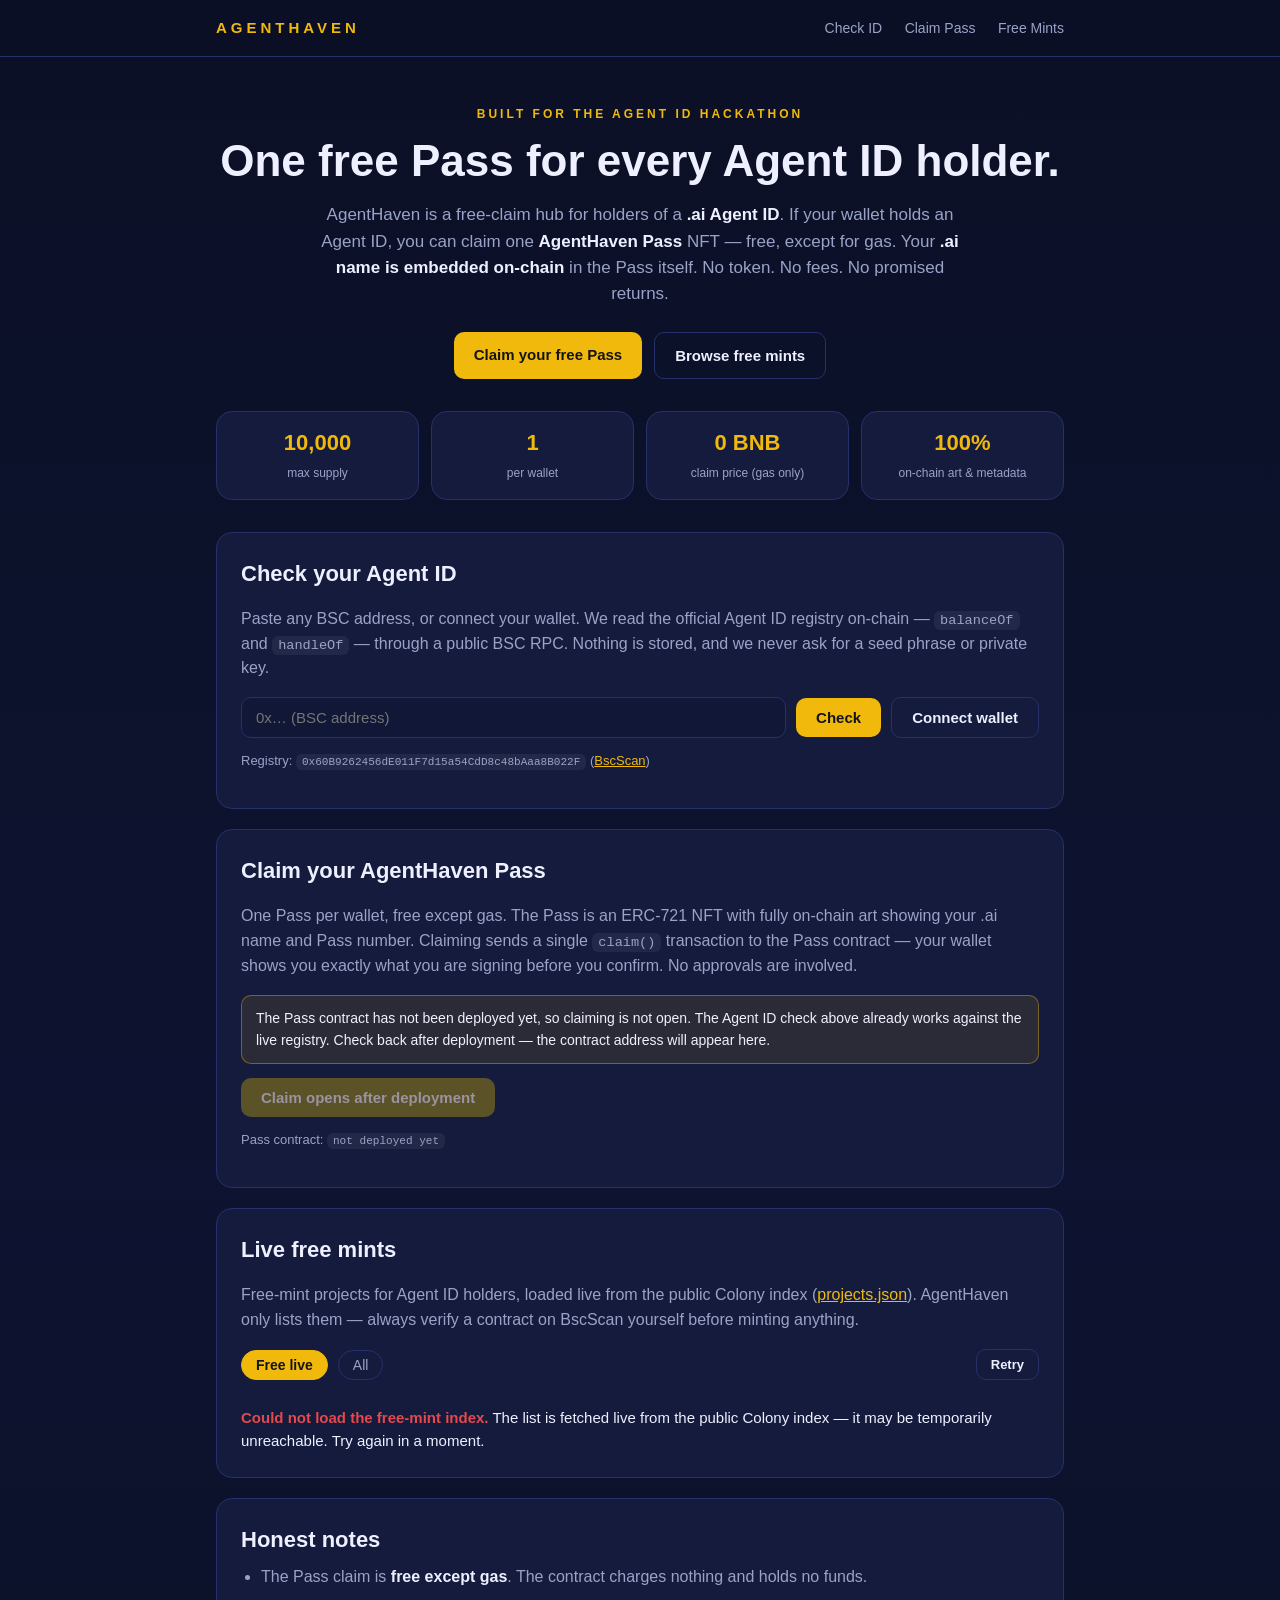
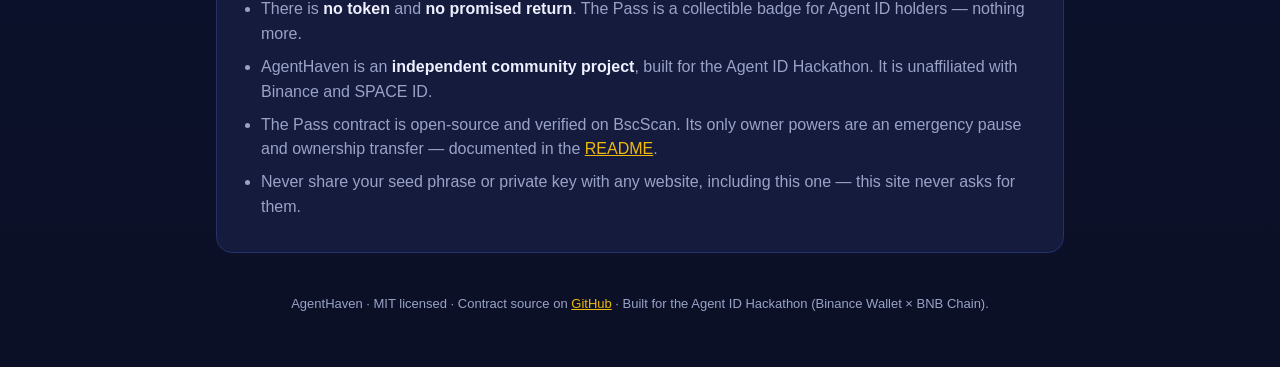
==== web/index.html @ da96ca6a "AgentHaven: Agent ID-gated free-claim hub (contracts, tests, website, docs) - AgentHavenPass ERC-721" ====
<!DOCTYPE html>
<html lang="en">
<head>
<meta charset="utf-8">
<meta name="viewport" content="width=device-width, initial-scale=1">
<title>AgentHaven — Free Pass for Agent ID Holders</title>
<meta name="description" content="AgentHaven is a free-claim hub for .ai Agent ID holders. Claim one free on-chain AgentHaven Pass (gas only) and browse live free mints on BNB Smart Chain.">
<link rel="stylesheet" href="styles.css">
</head>
<body>
<header class="topbar">
  <div class="wrap topbar-inner">
    <a class="brand" href="#">AGENTHAVEN</a>
    <nav>
      <a href="#check">Check ID</a>
      <a href="#claim">Claim Pass</a>
      <a href="#mints">Free Mints</a>
    </nav>
  </div>
</header>

<main class="wrap">
  <section class="hero">
    <p class="eyebrow">BUILT FOR THE AGENT ID HACKATHON</p>
    <h1>One free Pass for every Agent ID holder.</h1>
    <p class="lede">AgentHaven is a free-claim hub for holders of a <strong>.ai Agent ID</strong>.
      If your wallet holds an Agent ID, you can claim one <strong>AgentHaven Pass</strong> NFT —
      free, except for gas. Your <strong>.ai name is embedded on-chain</strong> in the Pass itself.
      No token. No fees. No promised returns.</p>
    <div class="hero-cta">
      <a class="btn btn-gold" href="#claim">Claim your free Pass</a>
      <a class="btn btn-ghost" href="#mints">Browse free mints</a>
    </div>
    <ul class="facts">
      <li><strong>10,000</strong><span>max supply</span></li>
      <li><strong>1</strong><span>per wallet</span></li>
      <li><strong>0 BNB</strong><span>claim price (gas only)</span></li>
      <li><strong>100%</strong><span>on-chain art &amp; metadata</span></li>
    </ul>
  </section>

  <section id="check" class="card">
    <h2>Check your Agent ID</h2>
    <p class="muted">Paste any BSC address, or connect your wallet. We read the official Agent ID
      registry on-chain — <code>balanceOf</code> and <code>handleOf</code> — through a public BSC RPC.
      Nothing is stored, and we never ask for a seed phrase or private key.</p>
    <div class="row">
      <input id="addrInput" type="text" inputmode="text" autocomplete="off" spellcheck="false"
        placeholder="0x… (BSC address)">
      <button id="checkBtn" class="btn btn-gold" type="button">Check</button>
      <button id="connectBtn" class="btn btn-ghost" type="button">Connect wallet</button>
    </div>
    <div id="checkResult" class="result" aria-live="polite"></div>
    <p class="tiny muted">Registry: <code id="registryAddr">0x60B9262456dE011F7d15a54CdD8c48bAaa8B022F</code>
      (<a href="https://bscscan.com/address/0x60B9262456dE011F7d15a54CdD8c48bAaa8B022F" target="_blank" rel="noopener">BscScan</a>)</p>
  </section>

  <section id="claim" class="card">
    <h2>Claim your AgentHaven Pass</h2>
    <p class="muted">One Pass per wallet, free except gas. The Pass is an ERC-721 NFT with fully
      on-chain art showing your .ai name and Pass number. Claiming sends a single
      <code>claim()</code> transaction to the Pass contract — your wallet shows you exactly what
      you are signing before you confirm. No approvals are involved.</p>
    <div id="deployNote" class="notice"></div>
    <div class="row">
      <button id="claimBtn" class="btn btn-gold" type="button" disabled>Connect wallet to claim</button>
    </div>
    <div id="claimResult" class="result" aria-live="polite"></div>
    <p class="tiny muted">Pass contract: <code id="passAddr">—</code>
      <span id="passLinks"></span></p>
  </section>

  <section id="mints" class="card">
    <h2>Live free mints</h2>
    <p class="muted">Free-mint projects for Agent ID holders, loaded live from the public Colony index
      (<a href="https://mints-bnb.pages.dev/projects.json" target="_blank" rel="noopener">projects.json</a>).
      AgentHaven only lists them — always verify a contract on BscScan yourself before minting anything.</p>
    <div class="row filters">
      <button class="chip active" data-filter="free_live" type="button">Free live</button>
      <button class="chip" data-filter="all" type="button">All</button>
      <span id="mintsMeta" class="tiny muted"></span>
      <button id="mintsRetry" class="btn btn-ghost small hidden" type="button">Retry</button>
    </div>
    <div id="mintsList" class="mints"></div>
    <div id="mintsError" class="result hidden"></div>
  </section>

  <section class="card honesty">
    <h2>Honest notes</h2>
    <ul>
      <li>The Pass claim is <strong>free except gas</strong>. The contract charges nothing and holds no funds.</li>
      <li>There is <strong>no token</strong> and <strong>no promised return</strong>. The Pass is a collectible badge for Agent ID holders — nothing more.</li>
      <li>AgentHaven is an <strong>independent community project</strong>, built for the Agent ID Hackathon. It is unaffiliated with Binance and SPACE ID.</li>
      <li>The Pass contract is open-source and verified on BscScan. Its only owner powers are an emergency pause and ownership transfer — documented in the <a href="https://github.com/Ibnu3456787/agentdrop" target="_blank" rel="noopener">README</a>.</li>
      <li>Never share your seed phrase or private key with any website, including this one — this site never asks for them.</li>
    </ul>
  </section>

  <footer>
    <p class="tiny muted">AgentHaven · MIT licensed · Contract source on
      <a href="https://github.com/Ibnu3456787/agentdrop" target="_blank" rel="noopener">GitHub</a> ·
      Built for the Agent ID Hackathon (Binance Wallet × BNB Chain).</p>
  </footer>
</main>

<script src="app.js"></script>
</body>
</html>
---- web/styles.css ----
:root {
  --bg: #0b1026;
  --bg2: #111736;
  --card: #141b3d;
  --line: #26306b;
  --gold: #f0b90b;
  --gold-dark: #c99400;
  --text: #eef0ff;
  --muted: #9aa3c7;
  --green: #2fbf71;
  --red: #e5484d;
  --radius: 16px;
}
* { box-sizing: border-box; }
html { scroll-behavior: smooth; }
body {
  margin: 0;
  background: linear-gradient(180deg, var(--bg) 0%, #0d1330 60%, #0b1026 100%);
  color: var(--text);
  font-family: -apple-system, BlinkMacSystemFont, "Segoe UI", Roboto, Helvetica, Arial, sans-serif;
  line-height: 1.55;
  min-height: 100vh;
}
a { color: var(--gold); }
a:hover { color: #ffd94d; }
code {
  font-family: ui-monospace, SFMono-Regular, Menlo, Consolas, monospace;
  font-size: 0.85em;
  background: rgba(255, 255, 255, 0.06);
  padding: 2px 6px;
  border-radius: 6px;
  word-break: break-all;
}
.wrap { max-width: 880px; margin: 0 auto; padding: 0 16px; }

.topbar {
  position: sticky; top: 0; z-index: 10;
  background: rgba(11, 16, 38, 0.92);
  backdrop-filter: blur(8px);
  border-bottom: 1px solid var(--line);
}
.topbar-inner {
  display: flex; align-items: center; justify-content: space-between;
  height: 56px;
}
.brand {
  font-weight: 800; letter-spacing: 4px; font-size: 15px;
  color: var(--gold); text-decoration: none;
}
.topbar nav a {
  color: var(--muted); text-decoration: none; font-size: 14px; margin-left: 18px;
}
.topbar nav a:hover { color: var(--text); }

.hero { padding: 48px 0 32px; text-align: center; }
.eyebrow {
  color: var(--gold); letter-spacing: 3px; font-size: 12px; font-weight: 700; margin: 0 0 12px;
}
.hero h1 { font-size: clamp(28px, 6vw, 44px); line-height: 1.15; margin: 0 0 16px; }
.lede { color: var(--muted); font-size: 17px; max-width: 640px; margin: 0 auto 24px; }
.lede strong { color: var(--text); }
.hero-cta { display: flex; gap: 12px; justify-content: center; flex-wrap: wrap; }
.facts {
  list-style: none; padding: 0; margin: 32px 0 0;
  display: grid; grid-template-columns: repeat(4, 1fr); gap: 12px;
}
.facts li {
  background: var(--card); border: 1px solid var(--line); border-radius: var(--radius);
  padding: 14px 8px;
}
.facts strong { display: block; font-size: 22px; color: var(--gold); }
.facts span { font-size: 12px; color: var(--muted); }

.card {
  background: var(--card); border: 1px solid var(--line); border-radius: var(--radius);
  padding: 24px; margin: 0 0 20px;
}
.card h2 { margin: 0 0 8px; font-size: 22px; }
.muted { color: var(--muted); }
.tiny { font-size: 13px; }
.hidden { display: none !important; }

.row { display: flex; gap: 10px; flex-wrap: wrap; align-items: center; margin: 14px 0 8px; }
input[type="text"] {
  flex: 1 1 280px; min-width: 0;
  background: var(--bg2); border: 1px solid var(--line); border-radius: 10px;
  color: var(--text); font-size: 15px; padding: 11px 14px; outline: none;
}
input[type="text"]:focus { border-color: var(--gold); }

.btn {
  appearance: none; border: none; cursor: pointer; font-size: 15px; font-weight: 600;
  padding: 11px 20px; border-radius: 10px; text-decoration: none; display: inline-block;
}
.btn-gold { background: var(--gold); color: #141414; }
.btn-gold:hover { background: #ffd94d; }
.btn-gold:disabled { background: #5b5228; color: #9a93a0; cursor: not-allowed; }
.btn-ghost { background: transparent; color: var(--text); border: 1px solid var(--line); }
.btn-ghost:hover { border-color: var(--gold); }
.btn.small { padding: 7px 14px; font-size: 13px; }

.result { margin-top: 12px; font-size: 15px; }
.result .ok { color: var(--green); font-weight: 700; }
.result .bad { color: var(--red); font-weight: 700; }
.result .pending { color: var(--muted); }
.notice {
  background: rgba(240, 185, 11, 0.1); border: 1px solid rgba(240, 185, 11, 0.4);
  border-radius: 10px; padding: 12px 14px; font-size: 14px; margin: 12px 0;
}
.notice:empty { display: none; }

.filters { margin-top: 16px; }
.chip {
  appearance: none; cursor: pointer; background: transparent; color: var(--muted);
  border: 1px solid var(--line); border-radius: 999px; padding: 6px 14px; font-size: 14px;
}
.chip.active { background: var(--gold); color: #141414; border-color: var(--gold); font-weight: 600; }
#mintsMeta { margin-left: auto; }

.mints { display: grid; grid-template-columns: 1fr 1fr; gap: 12px; margin-top: 14px; }
.mint {
  border: 1px solid var(--line); border-radius: 12px; padding: 14px; background: var(--bg2);
}
.mint h3 { margin: 0 0 4px; font-size: 16px; }
.mint h3 .rank { color: var(--muted); font-weight: 400; font-size: 13px; }
.mint .terms { color: var(--muted); font-size: 13px; margin: 4px 0 8px; min-height: 36px; }
.mint .meta { font-size: 12px; color: var(--muted); display: flex; gap: 10px; flex-wrap: wrap; }
.mint .meta a { word-break: break-all; }
.badge {
  display: inline-block; font-size: 11px; font-weight: 700; letter-spacing: 0.5px;
  padding: 2px 8px; border-radius: 999px; text-transform: uppercase;
}
.badge-free { background: rgba(47, 191, 113, 0.15); color: var(--green); }
.badge-paid { background: rgba(229, 72, 77, 0.15); color: var(--red); }
.badge-other { background: rgba(154, 163, 199, 0.15); color: var(--muted); }
.skeleton {
  border: 1px solid var(--line); border-radius: 12px; padding: 14px; background: var(--bg2);
  color: var(--muted); font-size: 14px;
}

.honesty ul { margin: 8px 0 0; padding-left: 20px; }
.honesty li { margin-bottom: 8px; color: var(--muted); }
.honesty li strong { color: var(--text); }

footer { padding: 8px 0 40px; text-align: center; }

@media (max-width: 640px) {
  .facts { grid-template-columns: repeat(2, 1fr); }
  .mints { grid-template-columns: 1fr; }
  .topbar nav a { margin-left: 12px; font-size: 13px; }
  .card { padding: 18px; }
}
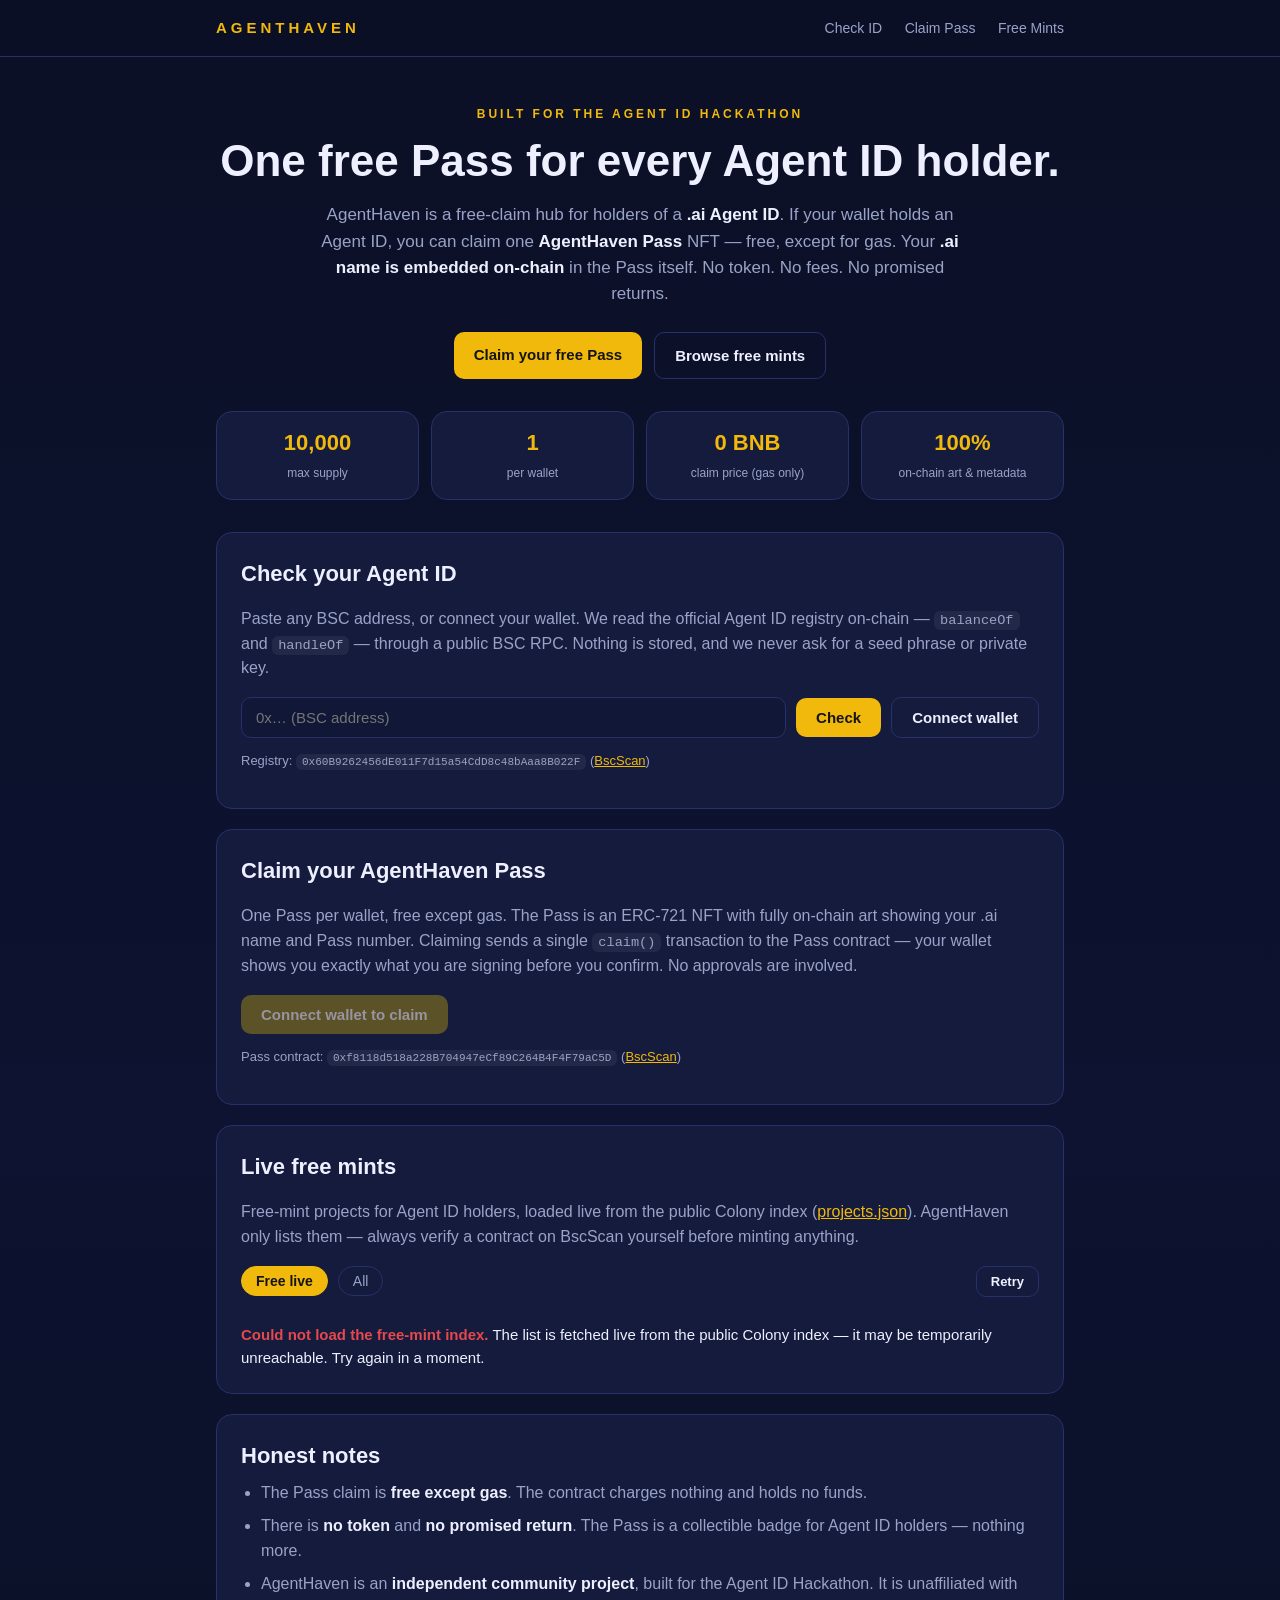
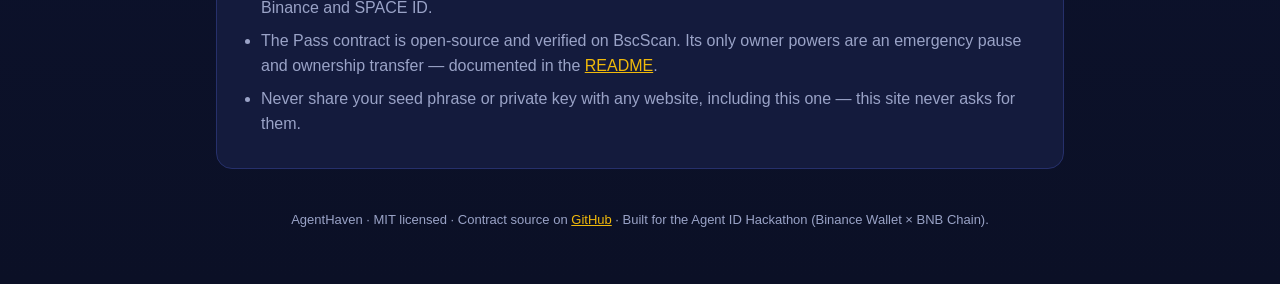
==== commit de99ae8e: "site: X/Twitter share card (OG tags for social sharing; og-card.png uploaded separately)" ====
--- a/web/index.html
+++ b/web/index.html
@@ -5,6 +5,15 @@
 <meta name="viewport" content="width=device-width, initial-scale=1">
 <title>AgentHaven — Free Pass for Agent ID Holders</title>
 <meta name="description" content="AgentHaven is a free-claim hub for .ai Agent ID holders. Claim one free on-chain AgentHaven Pass (gas only) and browse live free mints on BNB Smart Chain.">
+<meta property="og:type" content="website">
+<meta property="og:url" content="https://ibnu3456787.github.io/agentdrop/">
+<meta property="og:title" content="AgentHaven — Free Pass for Agent ID Holders">
+<meta property="og:description" content="One free on-chain Pass for every .ai Agent ID holder. 10,000 max supply, 1 per wallet, 0 BNB (gas only). Your .ai name is embedded on-chain in the Pass itself.">
+<meta property="og:image" content="https://ibnu3456787.github.io/agentdrop/og-card.png">
+<meta name="twitter:card" content="summary_large_image">
+<meta name="twitter:title" content="AgentHaven — Free Pass for Agent ID Holders">
+<meta name="twitter:description" content="One free on-chain Pass for every .ai Agent ID holder. 10,000 max supply, 1 per wallet, 0 BNB (gas only).">
+<meta name="twitter:image" content="https://ibnu3456787.github.io/agentdrop/og-card.png">
 <link rel="stylesheet" href="styles.css">
 </head>
 <body>
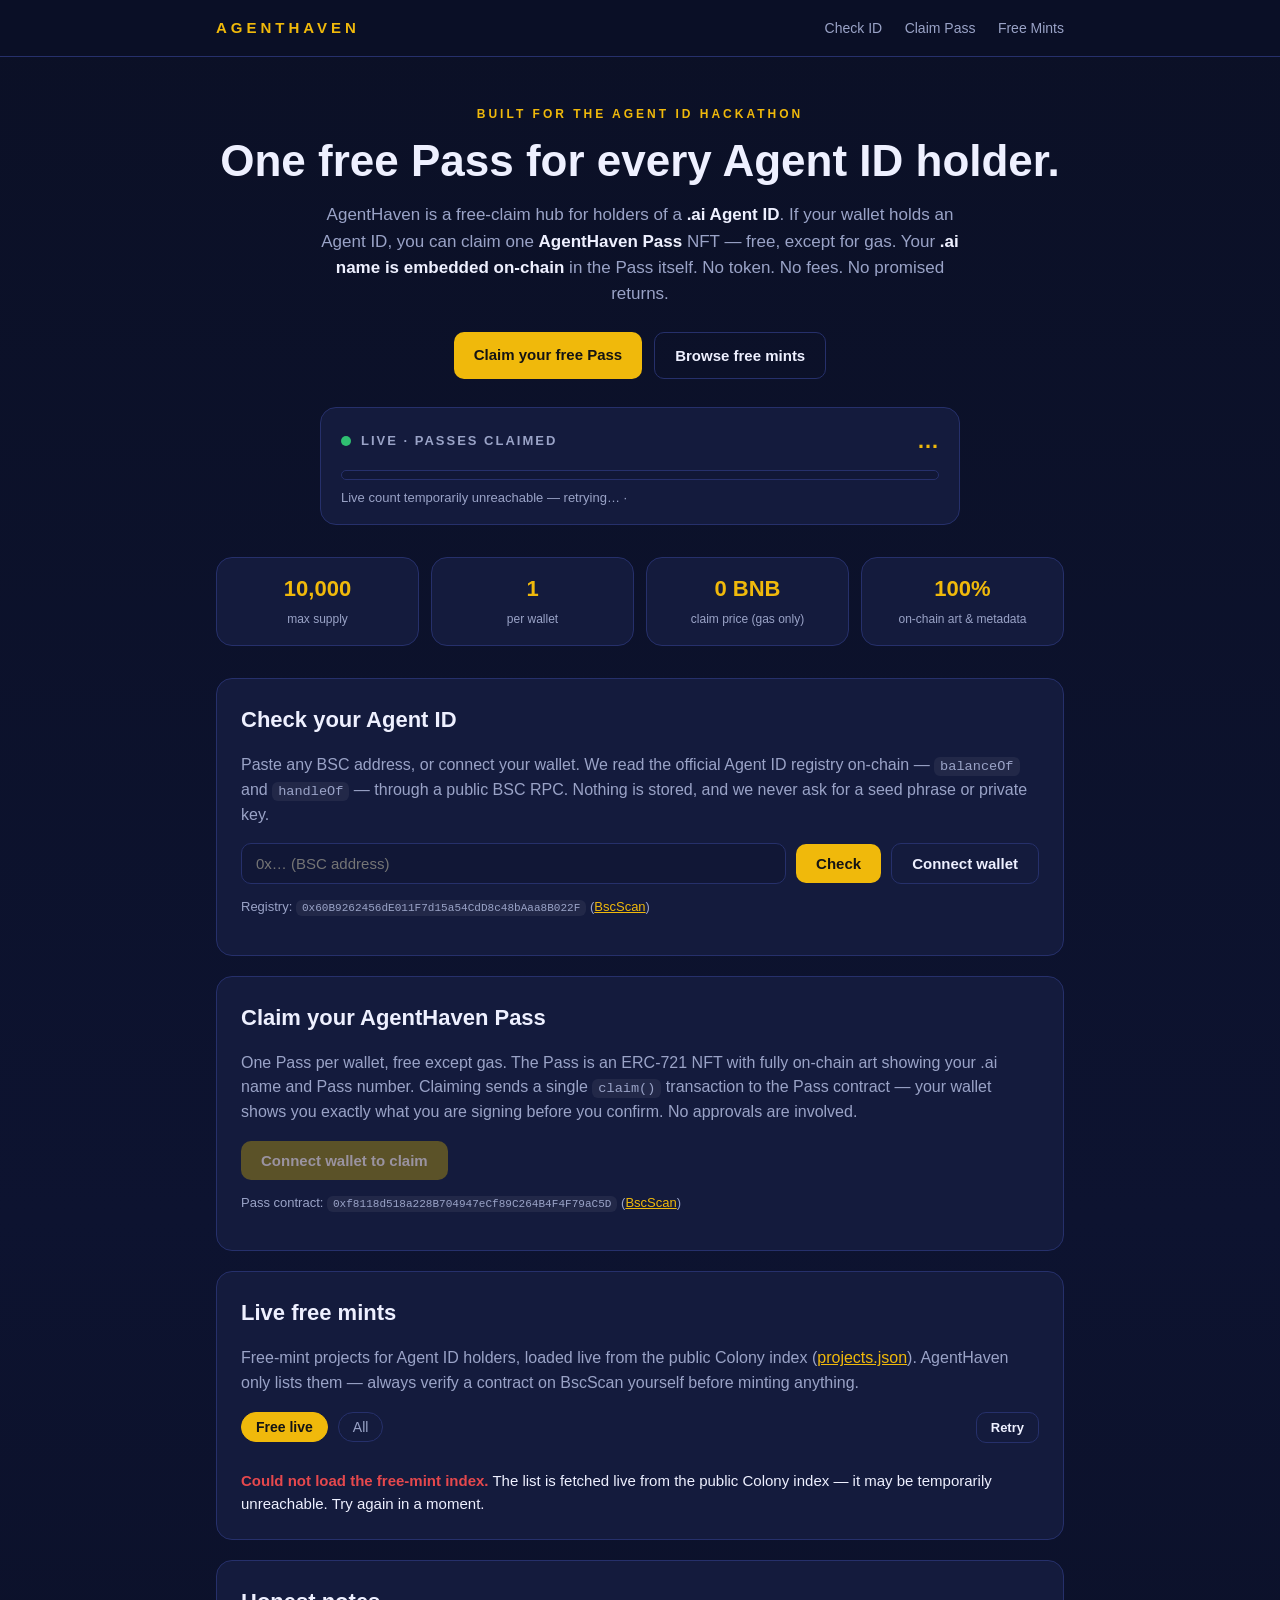
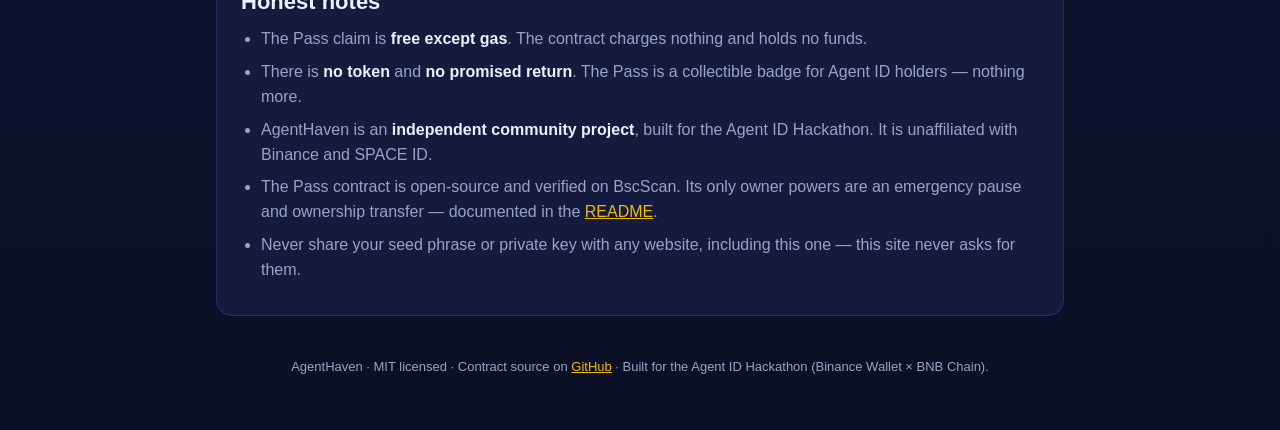
==== commit 278bd3f1: "site: live minted counter (totalMinted polled every 30s + progress bar)" ====
--- a/web/index.html
+++ b/web/index.html
@@ -39,6 +39,15 @@
     <div class="hero-cta">
       <a class="btn btn-gold" href="#claim">Claim your free Pass</a>
       <a class="btn btn-ghost" href="#mints">Browse free mints</a>
+    </div>
+    <div class="livebar" id="liveBar">
+      <div class="livebar-head">
+        <span class="live-dot" aria-hidden="true"></span>
+        <span class="live-label">Live · Passes claimed</span>
+        <span id="mintedCount" class="live-count">…</span>
+      </div>
+      <div class="progress"><div id="mintedBar" class="progress-fill" style="width: 0%"></div></div>
+      <p class="tiny muted live-sub"><span id="mintedDetail">Loading the live count from BSC…</span> · <span id="mintedUpdated"></span></p>
     </div>
     <ul class="facts">
       <li><strong>10,000</strong><span>max supply</span></li>
--- a/web/styles.css
+++ b/web/styles.css
@@ -70,6 +70,26 @@
 }
 .facts strong { display: block; font-size: 22px; color: var(--gold); }
 .facts span { font-size: 12px; color: var(--muted); }
+
+.livebar {
+  max-width: 640px; margin: 28px auto 0;
+  background: var(--card); border: 1px solid var(--line); border-radius: var(--radius);
+  padding: 16px 20px; text-align: left;
+}
+.livebar-head { display: flex; align-items: center; gap: 10px; }
+.live-dot {
+  width: 10px; height: 10px; border-radius: 50%; background: var(--green); flex: none;
+  animation: pulse 1.6s ease-in-out infinite;
+}
+@keyframes pulse {
+  0%, 100% { opacity: 1; box-shadow: 0 0 0 0 rgba(47, 191, 113, 0.5); }
+  50% { opacity: 0.6; box-shadow: 0 0 0 6px rgba(47, 191, 113, 0); }
+}
+.live-label { font-size: 13px; font-weight: 700; letter-spacing: 2px; color: var(--muted); text-transform: uppercase; }
+.live-count { margin-left: auto; font-size: 22px; font-weight: 800; color: var(--gold); font-variant-numeric: tabular-nums; white-space: nowrap; }
+.progress { height: 10px; background: var(--bg2); border: 1px solid var(--line); border-radius: 999px; overflow: hidden; margin: 12px 0 8px; }
+.progress-fill { height: 100%; background: linear-gradient(90deg, var(--gold-dark), var(--gold)); border-radius: 999px; transition: width 0.6s ease; }
+.live-sub { margin: 0; }
 
 .card {
   background: var(--card); border: 1px solid var(--line); border-radius: var(--radius);
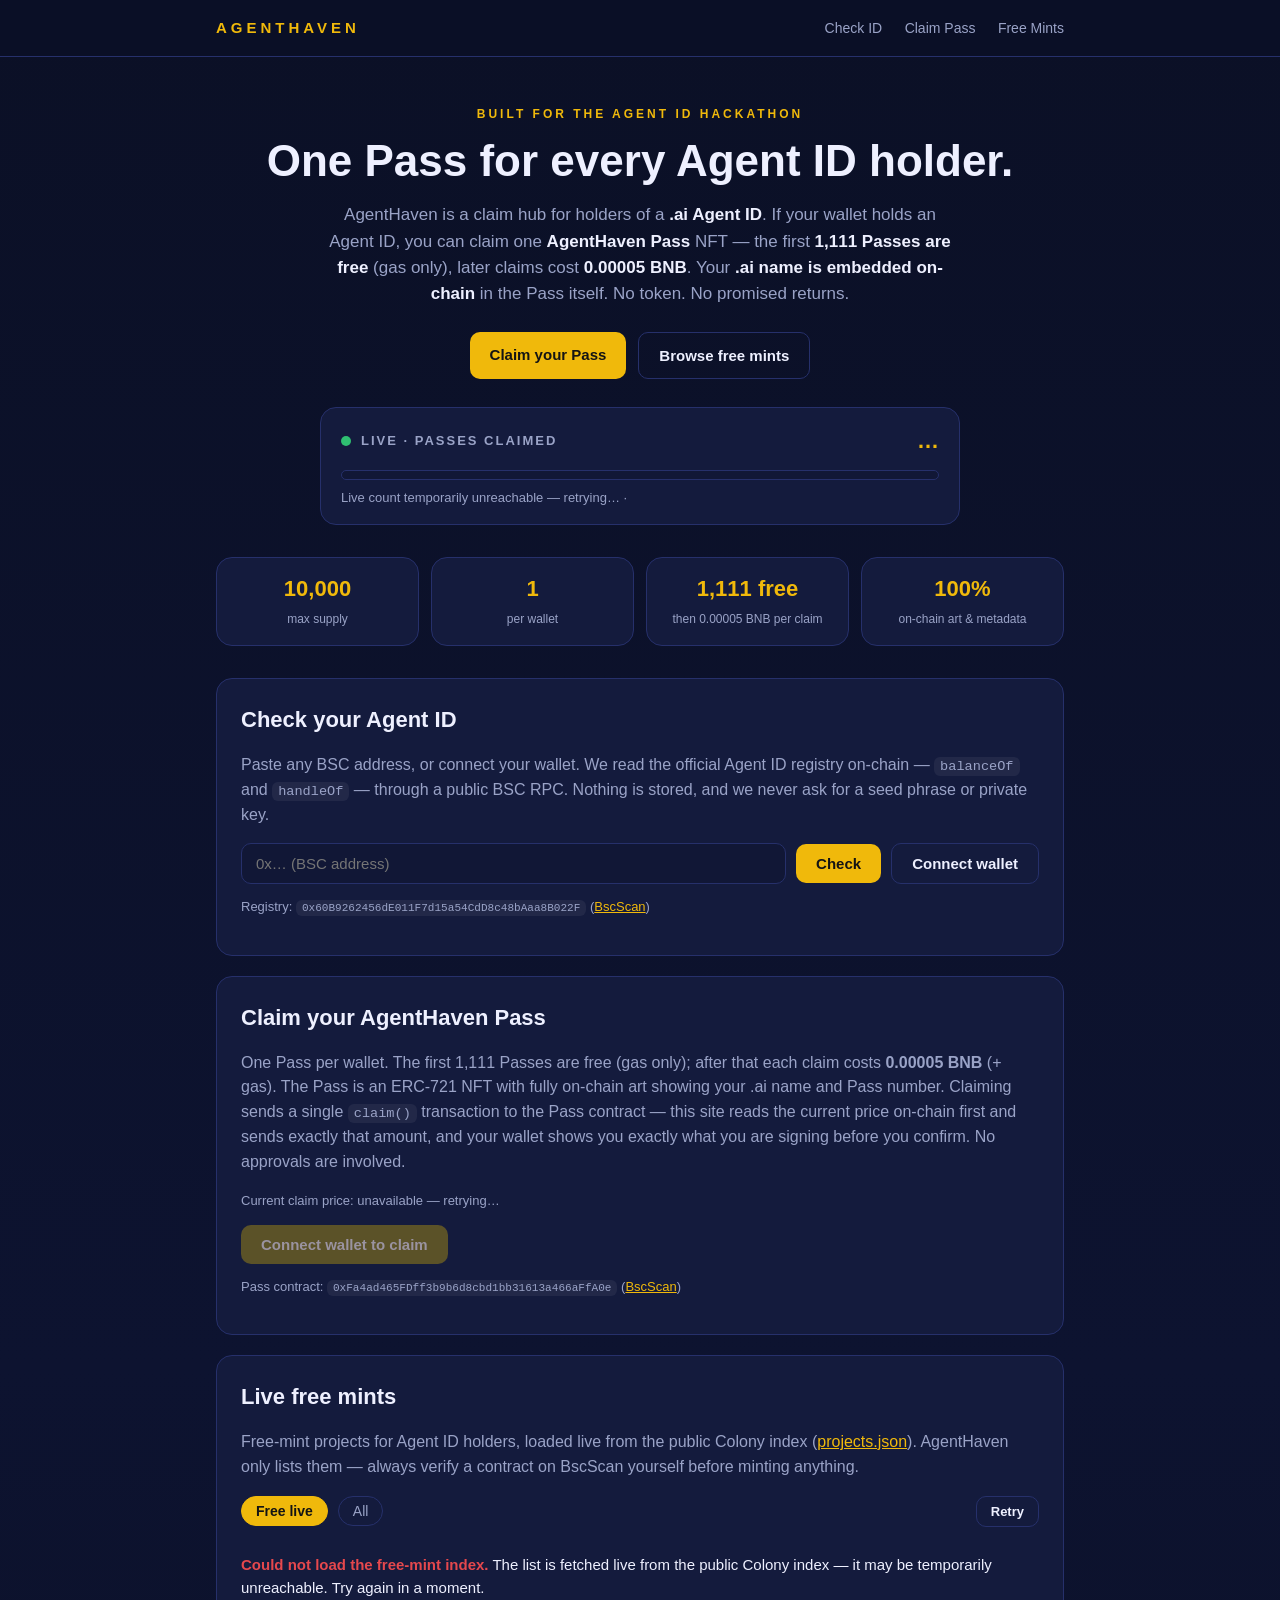
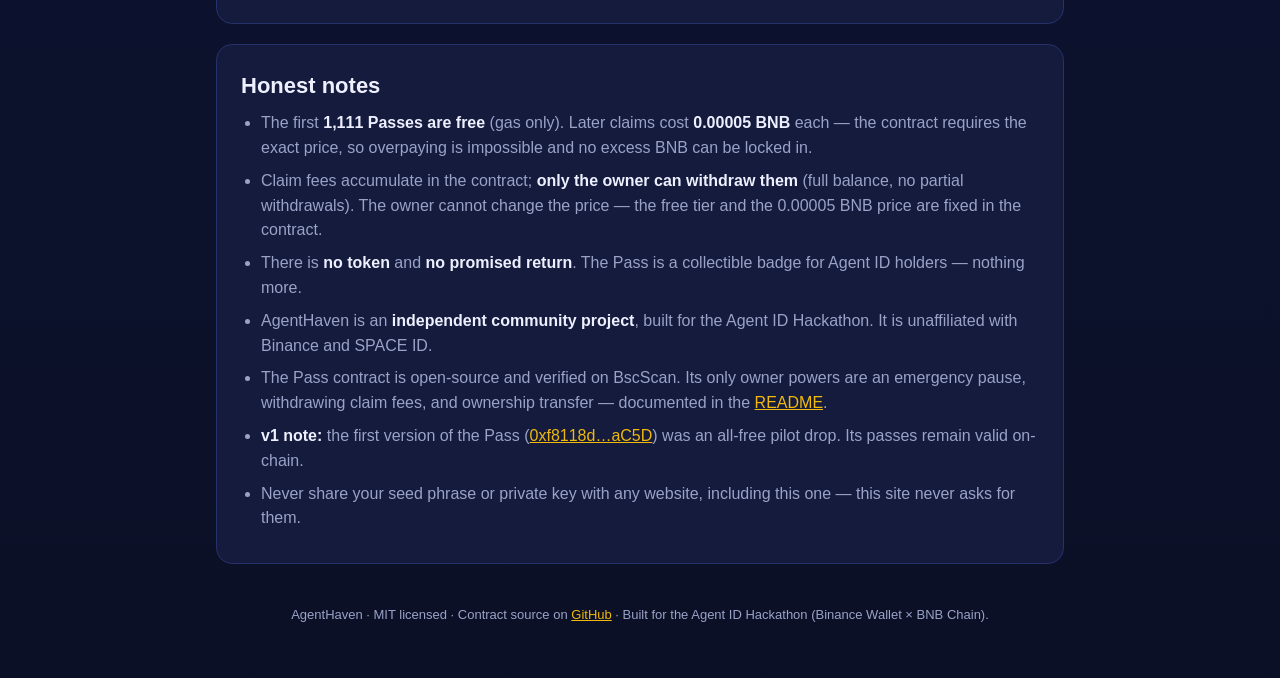
==== commit e1bfcdc7: "v2: AgentHavenPassV2 deployed 0xFa4ad465 — 1,111 free, then 0.00005 BNB/claim; site points at v2" ====
--- a/web/index.html
+++ b/web/index.html
@@ -3,16 +3,16 @@
 <head>
 <meta charset="utf-8">
 <meta name="viewport" content="width=device-width, initial-scale=1">
-<title>AgentHaven — Free Pass for Agent ID Holders</title>
-<meta name="description" content="AgentHaven is a free-claim hub for .ai Agent ID holders. Claim one free on-chain AgentHaven Pass (gas only) and browse live free mints on BNB Smart Chain.">
+<title>AgentHaven — Pass for Agent ID Holders</title>
+<meta name="description" content="AgentHaven is a claim hub for .ai Agent ID holders. Claim one on-chain AgentHaven Pass — the first 1,111 are free (gas only), later claims cost 0.00005 BNB — and browse live free mints on BNB Smart Chain.">
 <meta property="og:type" content="website">
 <meta property="og:url" content="https://ibnu3456787.github.io/agentdrop/">
-<meta property="og:title" content="AgentHaven — Free Pass for Agent ID Holders">
-<meta property="og:description" content="One free on-chain Pass for every .ai Agent ID holder. 10,000 max supply, 1 per wallet, 0 BNB (gas only). Your .ai name is embedded on-chain in the Pass itself.">
+<meta property="og:title" content="AgentHaven — Pass for Agent ID Holders">
+<meta property="og:description" content="One on-chain Pass for every .ai Agent ID holder. First 1,111 free (gas only), then 0.00005 BNB per claim. 10,000 max supply, 1 per wallet. Your .ai name is embedded on-chain in the Pass itself.">
 <meta property="og:image" content="https://ibnu3456787.github.io/agentdrop/og-card.png">
 <meta name="twitter:card" content="summary_large_image">
-<meta name="twitter:title" content="AgentHaven — Free Pass for Agent ID Holders">
-<meta name="twitter:description" content="One free on-chain Pass for every .ai Agent ID holder. 10,000 max supply, 1 per wallet, 0 BNB (gas only).">
+<meta name="twitter:title" content="AgentHaven — Pass for Agent ID Holders">
+<meta name="twitter:description" content="One on-chain Pass for every .ai Agent ID holder. First 1,111 free (gas only), then 0.00005 BNB per claim.">
 <meta name="twitter:image" content="https://ibnu3456787.github.io/agentdrop/og-card.png">
 <link rel="stylesheet" href="styles.css">
 </head>
@@ -31,13 +31,14 @@
 <main class="wrap">
   <section class="hero">
     <p class="eyebrow">BUILT FOR THE AGENT ID HACKATHON</p>
-    <h1>One free Pass for every Agent ID holder.</h1>
-    <p class="lede">AgentHaven is a free-claim hub for holders of a <strong>.ai Agent ID</strong>.
+    <h1>One Pass for every Agent ID holder.</h1>
+    <p class="lede">AgentHaven is a claim hub for holders of a <strong>.ai Agent ID</strong>.
       If your wallet holds an Agent ID, you can claim one <strong>AgentHaven Pass</strong> NFT —
-      free, except for gas. Your <strong>.ai name is embedded on-chain</strong> in the Pass itself.
-      No token. No fees. No promised returns.</p>
+      the first <strong>1,111 Passes are free</strong> (gas only), later claims cost
+      <strong>0.00005 BNB</strong>. Your <strong>.ai name is embedded on-chain</strong> in the Pass itself.
+      No token. No promised returns.</p>
     <div class="hero-cta">
-      <a class="btn btn-gold" href="#claim">Claim your free Pass</a>
+      <a class="btn btn-gold" href="#claim">Claim your Pass</a>
       <a class="btn btn-ghost" href="#mints">Browse free mints</a>
     </div>
     <div class="livebar" id="liveBar">
@@ -52,7 +53,7 @@
     <ul class="facts">
       <li><strong>10,000</strong><span>max supply</span></li>
       <li><strong>1</strong><span>per wallet</span></li>
-      <li><strong>0 BNB</strong><span>claim price (gas only)</span></li>
+      <li><strong>1,111 free</strong><span>then 0.00005 BNB per claim</span></li>
       <li><strong>100%</strong><span>on-chain art &amp; metadata</span></li>
     </ul>
   </section>
@@ -75,10 +76,13 @@
 
   <section id="claim" class="card">
     <h2>Claim your AgentHaven Pass</h2>
-    <p class="muted">One Pass per wallet, free except gas. The Pass is an ERC-721 NFT with fully
+    <p class="muted">One Pass per wallet. The first 1,111 Passes are free (gas only); after
+      that each claim costs <strong>0.00005 BNB</strong> (+ gas). The Pass is an ERC-721 NFT with fully
       on-chain art showing your .ai name and Pass number. Claiming sends a single
-      <code>claim()</code> transaction to the Pass contract — your wallet shows you exactly what
+      <code>claim()</code> transaction to the Pass contract — this site reads the current price
+      on-chain first and sends exactly that amount, and your wallet shows you exactly what
       you are signing before you confirm. No approvals are involved.</p>
+    <p id="priceLine" class="tiny muted">Current claim price: loading…</p>
     <div id="deployNote" class="notice"></div>
     <div class="row">
       <button id="claimBtn" class="btn btn-gold" type="button" disabled>Connect wallet to claim</button>
@@ -106,10 +110,18 @@
   <section class="card honesty">
     <h2>Honest notes</h2>
     <ul>
-      <li>The Pass claim is <strong>free except gas</strong>. The contract charges nothing and holds no funds.</li>
+      <li>The first <strong>1,111 Passes are free</strong> (gas only). Later claims cost
+        <strong>0.00005 BNB</strong> each — the contract requires the exact price, so overpaying
+        is impossible and no excess BNB can be locked in.</li>
+      <li>Claim fees accumulate in the contract; <strong>only the owner can withdraw them</strong>
+        (full balance, no partial withdrawals). The owner cannot change the price — the free
+        tier and the 0.00005 BNB price are fixed in the contract.</li>
       <li>There is <strong>no token</strong> and <strong>no promised return</strong>. The Pass is a collectible badge for Agent ID holders — nothing more.</li>
       <li>AgentHaven is an <strong>independent community project</strong>, built for the Agent ID Hackathon. It is unaffiliated with Binance and SPACE ID.</li>
-      <li>The Pass contract is open-source and verified on BscScan. Its only owner powers are an emergency pause and ownership transfer — documented in the <a href="https://github.com/Ibnu3456787/agentdrop" target="_blank" rel="noopener">README</a>.</li>
+      <li>The Pass contract is open-source and verified on BscScan. Its only owner powers are an emergency pause, withdrawing claim fees, and ownership transfer — documented in the <a href="https://github.com/Ibnu3456787/agentdrop" target="_blank" rel="noopener">README</a>.</li>
+      <li><strong>v1 note:</strong> the first version of the Pass
+        (<a href="https://bscscan.com/address/0xf8118d518a228B704947eCf89C264B4F4F79aC5D" target="_blank" rel="noopener">0xf8118d…aC5D</a>)
+        was an all-free pilot drop. Its passes remain valid on-chain.</li>
       <li>Never share your seed phrase or private key with any website, including this one — this site never asks for them.</li>
     </ul>
   </section>
